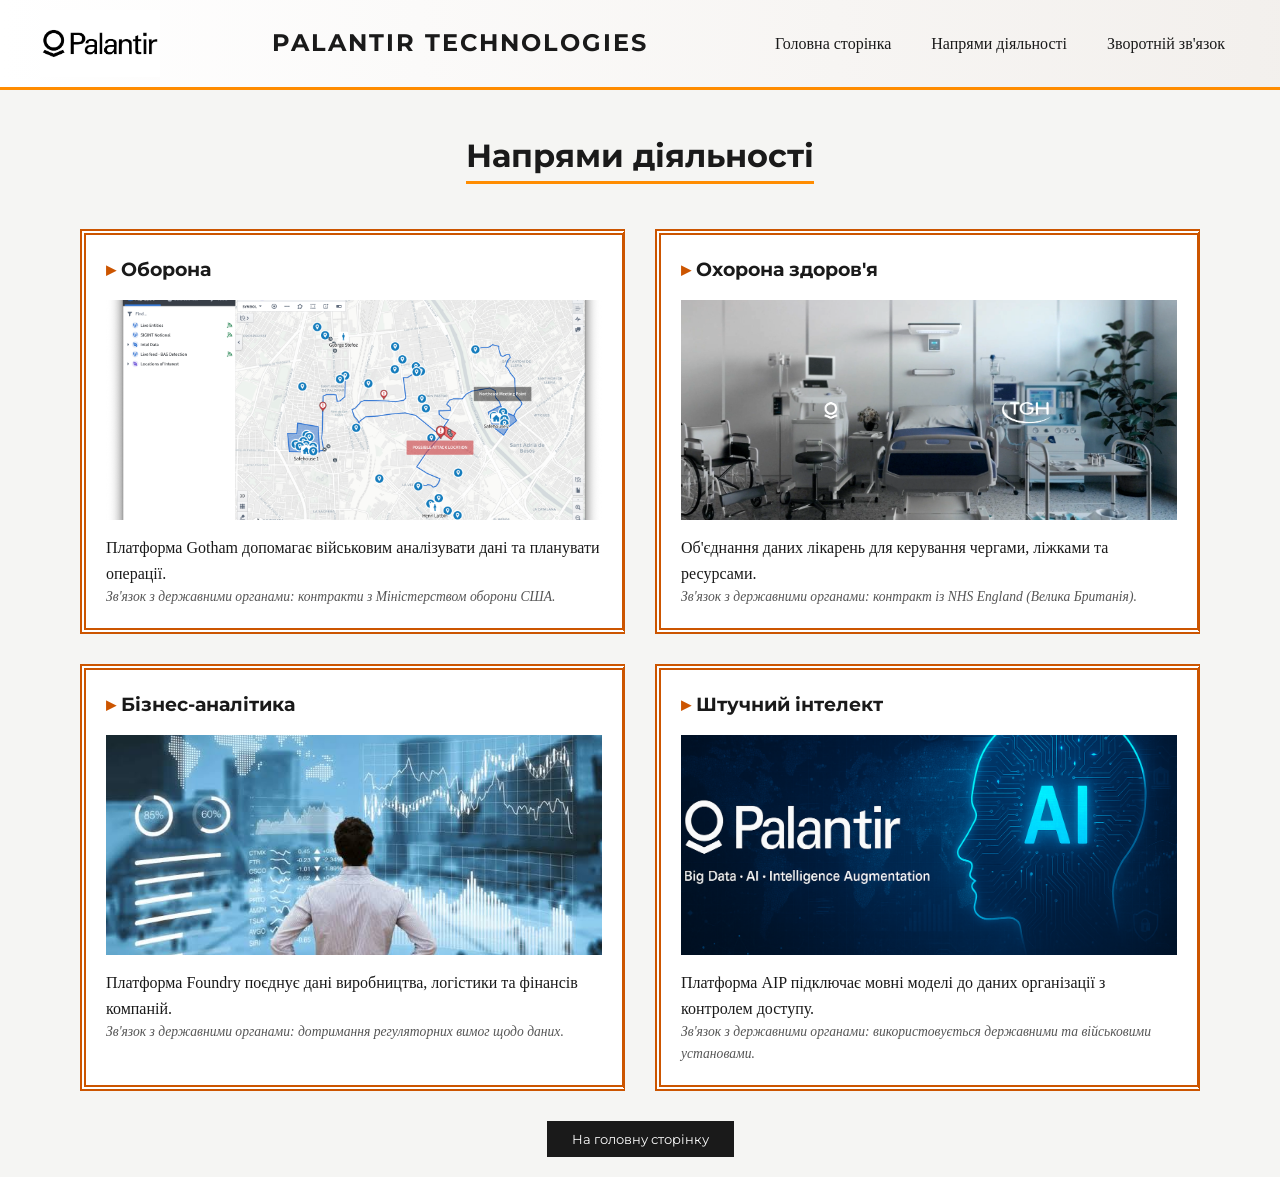
==== directions.html @ 281e36e9 "2lab" ====
<!DOCTYPE html>
<html lang="uk">
<head>
    <meta charset="UTF-8">
    <meta name="viewport" content="width=device-width, initial-scale=1.0">
    <title>Palantir - Напрями діяльності</title>

    <link rel="stylesheet" href="css/style.css">
    <link rel="stylesheet" href="css/directions.css">
    <link rel="stylesheet" href="css/lab4.css">
    <script src="js/script.js" defer></script>

    <style>

        main > h2 {
            font-size: 2rem;
            border-bottom: 3px solid darkorange;
        }
    </style>
</head>

<body>

    <header>
        <img src="assets/palantir_logo.png" alt="Palantir Logo" width="300" height="180">

        <h1>Palantir Technologies</h1>

        <nav>
            <ul>
                <li><a href="index.html">Головна сторінка</a></li>
                <li><a href="directions.html">Напрями діяльності</a></li>
                <li><a href="feedback.html">Зворотній зв'язок</a></li>
            </ul>
        </nav>
    </header>

    <main id="directions">
        <h2>Напрями діяльності</h2>

        <article>
            <h3>Оборона</h3>
            <figure>
                <img src="assets/gotham.png" tabindex="0" alt="Напрям: оборона" width="500" height="300">
            </figure>
            <p>Платформа Gotham допомагає військовим аналізувати дані та планувати операції.</p>
            <p class="gov">Зв'язок з державними органами: контракти з Міністерством оборони США.</p>
        </article>

        <article>
            <h3>Охорона здоров'я</h3>
            <figure>
                <img src="assets/health.png" tabindex="0" alt="Напрям: охорона здоров'я" width="500" height="300">
            </figure>
            <p>Об'єднання даних лікарень для керування чергами, ліжками та ресурсами.</p>
            <p class="gov">Зв'язок з державними органами: контракт із NHS England (Велика Британія).</p>
        </article>

        <article>
            <h3>Бізнес-аналітика</h3>
            <figure>
                <img src="assets/analytics.jpg" tabindex="0" alt="Напрям: бізнес-аналітика" width="500" height="300">
            </figure>
            <p>Платформа Foundry поєднує дані виробництва, логістики та фінансів компаній.</p>
            <p class="gov">Зв'язок з державними органами: дотримання регуляторних вимог щодо даних.</p>
        </article>

        <article>
            <h3>Штучний інтелект</h3>
            <figure>
                <img src="assets/ai.png" tabindex="0" alt="Напрям: штучний інтелект" width="500" height="300">
            </figure>
            <p>Платформа AIP підключає мовні моделі до даних організації з контролем доступу.</p>
            <p class="gov">Зв'язок з державними органами: використовується державними та військовими установами.</p>
        </article>

        <form action="index.html">
            <button type="submit" onclick="return confirmHome()">На головну сторінку</button>
        </form>
    </main>

</body>
</html>
---- css/style.css ----
@import url("https://fonts.googleapis.com/css2?family=Montserrat:wght@400;600;700;900&display=swap");

* {
    margin: 0;
    padding: 0;
    box-sizing: border-box;
}

body {
    font-family: "Times New Roman", Times, serif;
    font-size: 16px;
    line-height: 1.6;
    color: #1a1a1a;
    background-color: rgb(245, 245, 243);
}

h1, h2, h3, legend, caption {
    font-family: "Montserrat", "Trebuchet MS", sans-serif;
    font-weight: 700;
}

h2 {
    font-size: 1.6rem;
    margin-bottom: 15px;
}

header {
    display: flex;
    align-items: center;
    justify-content: space-between;
    gap: 20px;
    padding: 10px 40px;
    background: linear-gradient(to right, white, hsl(30, 20%, 94%));
    border-bottom: 3px solid darkorange;
}

header > img {
    width: 120px;
    height: auto;
}

header h1 {
    font-size: 1.5rem;
    letter-spacing: 2px;
    text-transform: uppercase;
}

nav ul {
    display: flex;
    gap: 10px;
    list-style-type: none;
}

nav a {
    display: inline-block;
    padding: 8px 14px;
    color: #1a1a1a;
    text-decoration: none;
    border: 1px solid transparent;
    border-radius: 4px;

    transition: background-color 0.3s ease, color 0.3s ease, box-shadow 0.3s ease, border-color 0.3s ease;
}

nav a:hover {
    background-color: darkorange;
    color: white;
    box-shadow: 0 4px 10px rgba(0, 0, 0, 0.2);
    border-color: #b35f00;
}

nav a:focus {
    outline: 2px dashed darkorange;
}

main {
    padding: 20px 40px;
}

footer {
    padding: 20px 40px;
    background-color: #1a1a1a;
    color: white;
    text-align: center;
}

::selection {
    background-color: darkorange;
    color: white;
}
---- css/directions.css ----
body {
    padding-top: 110px;
}

header {
    position: fixed;
    top: 0;
    left: 0;
    width: 100%;
    z-index: 10;
}

main {
    display: grid;
    grid-template-columns: repeat(2, 1fr);
    grid-auto-rows: auto;
    gap: 30px;
    justify-content: center;
    align-items: stretch;
    max-width: 1200px;
    margin: 0 auto;
}

main > h2 {
    grid-column: 1 / -1;
    justify-self: center;
}

article {
    border: 6px double #cc5500;
    border-right: medium solid #cc5500;
    padding: 20px;
    background-color: white;
    align-self: stretch;
    justify-self: stretch;
}

article h3::before {
    content: "▸ ";
    color: #cc5500;
}

figure {
    margin: 15px 0;
}

article img {
    display: block;
    width: 100%;
    height: 220px;
    object-fit: cover;
    cursor: pointer;
}

@keyframes saturate-up {
    from {
        filter: saturate(100%);
    }
    to {
        filter: saturate(200%);
    }
}

article img:focus {
    animation-name: saturate-up;
    animation-duration: 1s;
    animation-timing-function: ease-in-out;
    animation-iteration-count: 1;
    animation-fill-mode: forwards;
    outline: 3px solid darkorange;
}

.gov {
    font-weight: 300;
    font-size: 0.85em;
    font-style: italic;
    color: #555;
}

a:active {
    color: darkgreen;
}

nav a:active {
    color: darkgreen;
    background-color: white;
}

main > form {
    grid-column: 1 / -1;
    justify-self: center;
}

button {
    padding: 10px 25px;
    font-family: "Montserrat", sans-serif;
    background-color: #1a1a1a;
    color: white;
    border: none;
    cursor: pointer;
    transition: background-color 0.3s;
}

button:hover {
    background-color: darkorange;
}

@media (max-width: 800px) {
    main {
        grid-template-columns: 1fr;
    }

    body {
        padding-top: 180px;
    }

    header {
        flex-direction: column;
    }
}
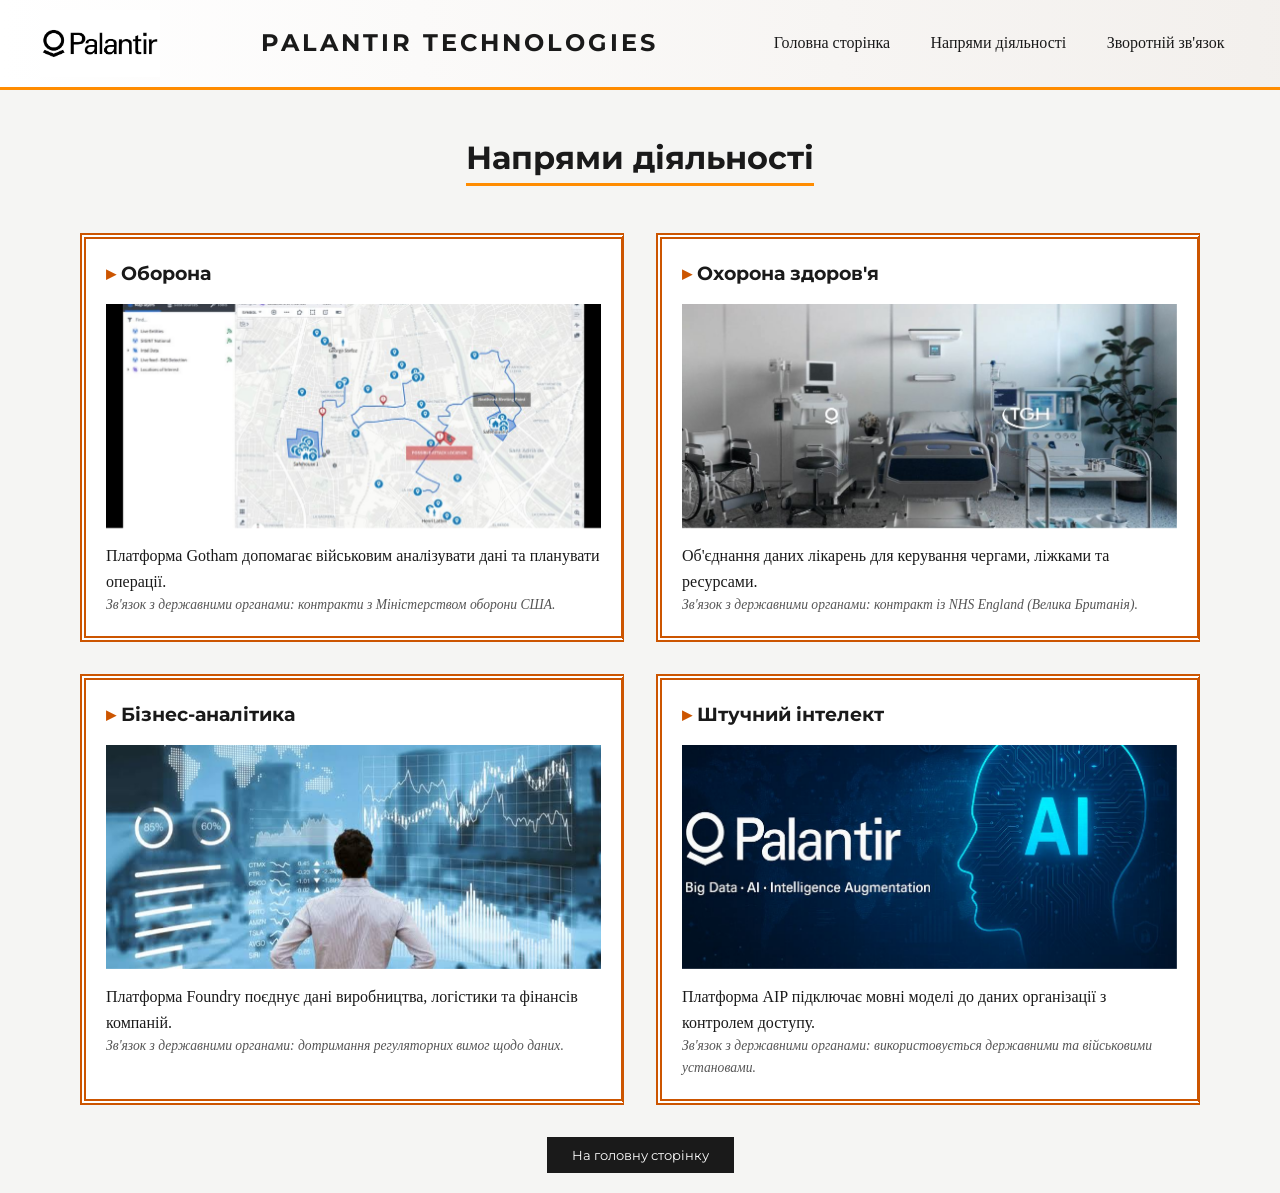
==== commit bb47cf42: "5lab" ====
--- a/directions.html
+++ b/directions.html
@@ -2,12 +2,14 @@
 <html lang="uk">
 <head>
     <meta charset="UTF-8">
+    <meta http-equiv="X-UA-Compatible" content="IE=edge">
     <meta name="viewport" content="width=device-width, initial-scale=1.0">
     <title>Palantir - Напрями діяльності</title>
 
     <link rel="stylesheet" href="css/style.css">
     <link rel="stylesheet" href="css/directions.css">
     <link rel="stylesheet" href="css/lab4.css">
+    <link rel="stylesheet" href="css/lab5.css">
     <script src="js/script.js" defer></script>
 
     <style>
@@ -41,7 +43,7 @@
         <article>
             <h3>Оборона</h3>
             <figure>
-                <img src="assets/gotham.png" tabindex="0" alt="Напрям: оборона" width="500" height="300">
+                <img src="assets/gotham.jpg" tabindex="0" alt="Напрям: оборона" width="500" height="300">
             </figure>
             <p>Платформа Gotham допомагає військовим аналізувати дані та планувати операції.</p>
             <p class="gov">Зв'язок з державними органами: контракти з Міністерством оборони США.</p>
@@ -50,7 +52,7 @@
         <article>
             <h3>Охорона здоров'я</h3>
             <figure>
-                <img src="assets/health.png" tabindex="0" alt="Напрям: охорона здоров'я" width="500" height="300">
+                <img src="assets/health.jpg" tabindex="0" alt="Напрям: охорона здоров'я" width="500" height="300">
             </figure>
             <p>Об'єднання даних лікарень для керування чергами, ліжками та ресурсами.</p>
             <p class="gov">Зв'язок з державними органами: контракт із NHS England (Велика Британія).</p>
@@ -59,7 +61,7 @@
         <article>
             <h3>Бізнес-аналітика</h3>
             <figure>
-                <img src="assets/analytics.jpg" tabindex="0" alt="Напрям: бізнес-аналітика" width="500" height="300">
+                <img loading="lazy" src="assets/analytics.jpg" tabindex="0" alt="Напрям: бізнес-аналітика" width="500" height="300">
             </figure>
             <p>Платформа Foundry поєднує дані виробництва, логістики та фінансів компаній.</p>
             <p class="gov">Зв'язок з державними органами: дотримання регуляторних вимог щодо даних.</p>
@@ -68,7 +70,7 @@
         <article>
             <h3>Штучний інтелект</h3>
             <figure>
-                <img src="assets/ai.png" tabindex="0" alt="Напрям: штучний інтелект" width="500" height="300">
+                <img loading="lazy" src="assets/ai.jpg" tabindex="0" alt="Напрям: штучний інтелект" width="500" height="300">
             </figure>
             <p>Платформа AIP підключає мовні моделі до даних організації з контролем доступу.</p>
             <p class="gov">Зв'язок з державними органами: використовується державними та військовими установами.</p>
--- a/css/style.css
+++ b/css/style.css
@@ -8,7 +8,7 @@
 
 body {
     font-family: "Times New Roman", Times, serif;
-    font-size: 16px;
+    font-size: 100%;
     line-height: 1.6;
     color: #1a1a1a;
     background-color: rgb(245, 245, 243);
@@ -25,35 +25,38 @@
 }
 
 header {
+    display: -webkit-box;
+    display: -ms-flexbox;
     display: flex;
     align-items: center;
     justify-content: space-between;
-    gap: 20px;
-    padding: 10px 40px;
+    gap: 1.25rem;
+    padding: 0.6rem 2.5rem;
+    background: -webkit-linear-gradient(left, white, hsl(30, 20%, 94%));
     background: linear-gradient(to right, white, hsl(30, 20%, 94%));
     border-bottom: 3px solid darkorange;
 }
 
 header > img {
-    width: 120px;
+    width: 7.5rem;
     height: auto;
 }
 
 header h1 {
     font-size: 1.5rem;
-    letter-spacing: 2px;
+    letter-spacing: 0.125em;
     text-transform: uppercase;
 }
 
 nav ul {
     display: flex;
-    gap: 10px;
+    gap: 0.6rem;
     list-style-type: none;
 }
 
 nav a {
     display: inline-block;
-    padding: 8px 14px;
+    padding: 0.5rem 0.9rem;
     color: #1a1a1a;
     text-decoration: none;
     border: 1px solid transparent;
@@ -74,17 +77,26 @@
 }
 
 main {
-    padding: 20px 40px;
+    padding: 1.25rem 2.5rem;
 }
 
 footer {
-    padding: 20px 40px;
+    padding: 1.25rem 2.5rem;
     background-color: #1a1a1a;
     color: white;
     text-align: center;
+}
+
+::-moz-selection {
+    background-color: darkorange;
+    color: white;
 }
 
 ::selection {
     background-color: darkorange;
     color: white;
 }
+
+nav, main, article, aside, section, footer, figure, figcaption, address {
+    display: block;
+}
--- a/css/directions.css
+++ b/css/directions.css
@@ -1,5 +1,5 @@
 body {
-    padding-top: 110px;
+    padding-top: 7rem;
 }
 
 header {
@@ -14,10 +14,10 @@
     display: grid;
     grid-template-columns: repeat(2, 1fr);
     grid-auto-rows: auto;
-    gap: 30px;
+    gap: 2rem;
     justify-content: center;
     align-items: stretch;
-    max-width: 1200px;
+    max-width: 75rem;
     margin: 0 auto;
 }
 
@@ -47,7 +47,8 @@
 article img {
     display: block;
     width: 100%;
-    height: 220px;
+    height: 14rem;
+    -o-object-fit: cover;
     object-fit: cover;
     cursor: pointer;
 }
@@ -111,7 +112,7 @@
     }
 
     body {
-        padding-top: 180px;
+        padding-top: 11rem;
     }
 
     header {
--- a/css/lab4.css
+++ b/css/lab4.css
@@ -0,0 +1,122 @@
+.modal {
+    position: fixed;
+    top: 0;
+    right: 0;
+    bottom: 0;
+    left: 0;
+    z-index: 100;
+    display: flex;
+    align-items: center;
+    justify-content: center;
+    background-color: rgba(0, 0, 0, 0.6);
+}
+
+.modal-box {
+    width: 90%;
+    max-width: 29rem;
+    padding: 25px;
+    background-color: white;
+    border-top: 4px solid #cc5500;
+}
+
+.modal-box input {
+    width: 100%;
+    margin: 12px 0 6px;
+    padding: 8px 10px;
+    font-size: 1rem;
+    border: 1px solid #bbb;
+}
+
+.modal-error {
+    min-height: 1.4em;
+    margin-bottom: 8px;
+    color: red;
+    font-size: 0.9em;
+}
+
+.flip {
+    height: 14rem;
+    -webkit-perspective: 1000px;
+    perspective: 1000px;
+}
+
+.flip-inner {
+    position: relative;
+    height: 100%;
+    -webkit-transition: -webkit-transform 0.6s;
+    transition: transform 0.6s;
+    -webkit-transform-style: preserve-3d;
+    transform-style: preserve-3d;
+}
+
+.flip:hover .flip-inner,
+.flip.flipped .flip-inner {
+    -webkit-transform: rotateY(180deg);
+    transform: rotateY(180deg);
+}
+
+.flip-front,
+.flip-back {
+    position: absolute;
+    top: 0;
+    right: 0;
+    bottom: 0;
+    left: 0;
+    -webkit-backface-visibility: hidden;
+    backface-visibility: hidden;
+}
+
+.flip-back {
+    padding: 15px;
+    overflow-y: auto;
+    font-size: 0.85em;
+    line-height: 1.4;
+    color: white;
+    background-color: #1a1a1a;
+    border: 3px solid darkorange;
+    -webkit-transform: rotateY(180deg);
+    transform: rotateY(180deg);
+}
+
+.flip-back h4 {
+    margin-bottom: 8px;
+    color: darkorange;
+}
+
+.flip-back ul {
+    padding-left: 18px;
+}
+
+.field-details {
+    position: relative;
+}
+
+textarea.hover {
+    background-color: #fff3e0;
+    border: 2px solid darkorange;
+    box-shadow: 5px 5px 12px rgba(0, 0, 0, 0.4);
+}
+
+.tooltip {
+    position: absolute;
+    top: 30px;
+    left: 100%;
+    width: 14rem;
+    margin-left: 12px;
+    padding: 10px 12px;
+    font-size: 0.85rem;
+    line-height: 1.4;
+    color: white;
+    background-color: #1a1a1a;
+    border-left: 3px solid darkorange;
+}
+
+@media (max-width: 1250px) {
+    .tooltip {
+        top: auto;
+        bottom: -70px;
+        left: 0;
+        margin-left: 0;
+        z-index: 5;
+    }
+}
--- a/css/lab5.css
+++ b/css/lab5.css
@@ -0,0 +1,111 @@
+img {
+    max-width: 100%;
+    height: auto;
+}
+
+table {
+    max-width: 100%;
+}
+
+@media (max-width: 1024px) {
+    header {
+        padding: 0.6rem 1.25rem;
+    }
+
+    main,
+    footer {
+        padding: 1.25rem;
+    }
+
+    header h1 {
+        font-size: 1.25rem;
+        letter-spacing: 0.08em;
+    }
+}
+
+@media (max-width: 800px) {
+    header {
+        position: static;
+        flex-wrap: wrap;
+        text-align: center;
+    }
+
+    body {
+        display: block;
+        padding-top: 0;
+    }
+
+    nav ul {
+        flex-wrap: wrap;
+        justify-content: center;
+    }
+
+    .title {
+        max-width: 100%;
+    }
+
+    aside {
+        position: static;
+    }
+}
+
+@media (max-width: 576px) {
+    main,
+    footer {
+        padding: 1rem 0.75rem;
+    }
+
+    header h1 {
+        font-size: 1.05rem;
+    }
+
+    h2 {
+        font-size: 1.3rem;
+    }
+
+    table {
+        display: block;
+        overflow-x: auto;
+    }
+
+    form {
+        padding: 1rem;
+    }
+
+    fieldset,
+    .field-purpose,
+    .field-details {
+        flex-basis: 100%;
+    }
+
+    button {
+        width: 100%;
+        margin-bottom: 0.5rem;
+    }
+
+    .tooltip {
+        position: static;
+        width: auto;
+        margin: 0.4rem 0 0;
+    }
+
+    .modal-box {
+        padding: 1rem;
+    }
+
+    #founders:hover {
+        transform: none;
+    }
+}
+
+@media (hover: none) {
+    #founders:hover {
+        transform: none;
+    }
+}
+
+@media (min-width: 1600px) {
+    body {
+        font-size: 112.5%;
+    }
+}
